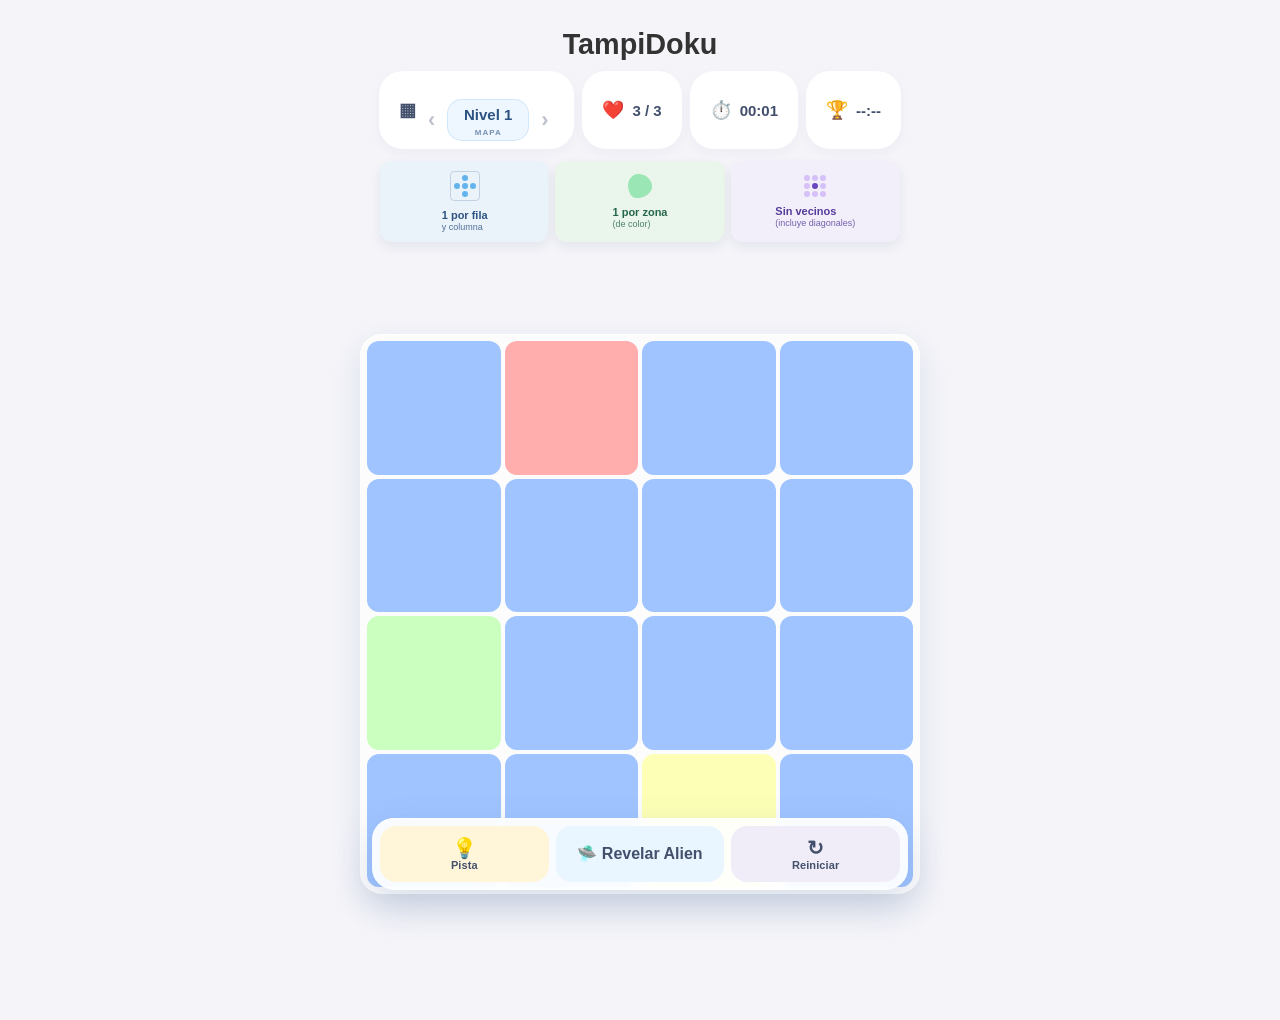
==== index_niveles.html @ 12d542b6 "Version inicial de tampidoku web" ====
<!DOCTYPE html>
<html lang="es">
<head>
    <meta charset="UTF-8">
    <meta name="viewport" content="width=device-width, initial-scale=1.0">
    <title>TampiDoku - Soft UI</title>
    <link rel="stylesheet" href="css/game.css">

<style>
    .level-pill {
        gap: 6px;
    }

    .level-nav,
    .level-display-button {
        border: 0;
        background: transparent;
        font: inherit;
        color: inherit;
        cursor: pointer;
        padding: 2px 6px;
    }

    .level-nav {
        font-size: 1.35rem;
        line-height: 1;
        font-weight: 700;
    }

    .level-nav:disabled {
        opacity: .35;
        cursor: default;
    }

    .level-display-button {
        font-weight: 700;
        min-width: 82px;
    }

    .level-selector-backdrop {
        position: fixed;
        inset: 0;
        background: rgba(20, 28, 38, .34);
        display: none;
        align-items: center;
        justify-content: center;
        z-index: 10000;
        padding: 16px;
    }

    .level-selector-backdrop.open {
        display: flex;
    }

    .level-selector-dialog {
        width: min(430px, 94vw);
        max-height: 78vh;
        overflow: hidden;
        border-radius: 20px;
        background: #f4f7fb;
        box-shadow: 0 20px 60px rgba(0,0,0,.22);
        padding: 18px;
    }

    .level-selector-header {
        display: flex;
        align-items: center;
        justify-content: space-between;
        gap: 12px;
        margin-bottom: 14px;
    }

    .level-selector-header h2 {
        margin: 0;
        font-size: 1.15rem;
    }

    .level-selector-close {
        border: 0;
        background: transparent;
        font-size: 1.45rem;
        cursor: pointer;
    }

    .level-grid {
        display: grid;
        grid-template-columns: repeat(5, minmax(0, 1fr));
        gap: 8px;
        overflow-y: auto;
        max-height: 58vh;
        padding: 4px;
    }

    .level-option {
        border: 0;
        border-radius: 12px;
        padding: 10px 4px;
        cursor: pointer;
        background: #eef2f7;
        font-weight: 700;
    }

    .level-option.current {
        outline: 2px solid currentColor;
    }

    .level-option.locked {
        opacity: .38;
        cursor: not-allowed;
    }

    .level-selector-status {
        margin-top: 12px;
        font-size: .9rem;
        text-align: center;
        opacity: .75;
    }
</style>

</head>
<body>

    <h1>TampiDoku</h1>
    
    
<div class="top-hud">
    <!-- Píldora de Nivel -->
    <div class="hud-pill level-pill">
        <span class="hud-icon">▦</span>
        <button id="btn-prev-level" class="level-nav" type="button" aria-label="Nivel anterior">‹</button>
        <button id="level-display" class="level-display-button" type="button" aria-label="Abrir mapa de niveles">
            Nivel 1
        </button>
        <button id="btn-next-level" class="level-nav" type="button" aria-label="Nivel siguiente">›</button>
    </div>
    
    <!-- Píldora de Vidas -->
    <div class="hud-pill">
        <span class="hud-icon" style="color: #e56b6f;">❤️</span> 
        <span id="lives-display"><span id="lives">3</span> / 3</span>
    </div>

    <!-- Píldora de Temporizador -->
    <div class="hud-pill">
        <span class="hud-icon" style="color: #4299e1;">⏱️</span> 
        <span id="timer">00:00</span>
    </div>

    <!-- Píldora de Récord -->
    <div class="hud-pill">
        <span class="hud-icon" style="color: #ffd166;">🏆</span> 
        <span id="record-display">--:--</span>
    </div>
</div>

<div class="rules-bar">
    <div class="rule-card rule-blue">
        <div class="diagram-grid">
            <div></div><div class="dot dot-blue"></div><div></div>
            <div class="dot dot-blue"></div><div class="dot dot-blue"></div><div class="dot dot-blue"></div>
            <div></div><div class="dot dot-blue"></div><div></div>
        </div>
        <div class="rule-text">
            <strong>1 por fila</strong>
            <span>y columna</span>
        </div>
    </div>

    <div class="rule-card rule-green">
        <div class="diagram-blob"></div>
        <div class="rule-text">
            <strong>1 por zona</strong>
            <span>(de color)</span>
        </div>
    </div>

    <div class="rule-card rule-purple">
        <div class="diagram-grid">
            <div class="dot dot-purple-light"></div><div class="dot dot-purple-light"></div><div class="dot dot-purple-light"></div>
            <div class="dot dot-purple-light"></div><div class="dot dot-purple-dark"></div><div class="dot dot-purple-light"></div>
            <div class="dot dot-purple-light"></div><div class="dot dot-purple-light"></div><div class="dot dot-purple-light"></div>
        </div>
        <div class="rule-text">
            <strong>Sin vecinos</strong>
            <span>(incluye diagonales)</span>
        </div>
    </div>
</div>



<!-- Capa superpuesta del comodín -->
<div id="ufo-overlay">
    <div class="ufo-wrap" id="ufo-wrap">
        <svg class="ufo-svg" viewBox="0 0 300 260" xmlns="http://www.w3.org/2000/svg">
            <defs>
                <linearGradient id="beamGradient" x1="0" x2="0" y1="0" y2="1">
                    <stop offset="0%" stop-color="#9dffe1" stop-opacity=".7" />
                    <stop offset="100%" stop-color="#9dffe1" stop-opacity="0" />
                </linearGradient>
            </defs>
            <g class="beam">
                <path class="beam-shape" d="M112 126 L188 126 L245 245 L55 245 Z" />
            </g>
            <g class="ship">
                <path class="dome" d="M96 78 C105 38 125 24 150 24 C175 24 195 38 204 78 Z" />
                <ellipse class="body-main" cx="150" cy="94" rx="104" ry="36" />
                <ellipse class="rim" cx="150" cy="99" rx="117" ry="25" />
                <path class="body-bottom" d="M68 100 C82 127 108 142 150 142 C192 142 218 127 232 100 C215 111 188 118 150 118 C112 118 85 111 68 100 Z" />
                <g>
                    <circle class="light" cx="85" cy="108" r="7" />
                    <circle class="light" cx="118" cy="118" r="7" />
                    <circle class="light" cx="150" cy="122" r="7" />
                    <circle class="light" cx="182" cy="118" r="7" />
                    <circle class="light" cx="215" cy="108" r="7" />
                </g>
            </g>
        </svg>
    </div>
</div>
<!-- Capa superpuesta del comodín -->
    
    <div id="hint-display"></div>
    <div id="game-message" style="font-weight:bold; min-height: 24px; text-align: center; margin-bottom: 10px;"></div>
    
    <div id="board" class="board"></div>

    <nav class="game-actions" aria-label="Acciones del nivel">
        <button id="btn-hint" class="game-action game-action-hint" type="button" onclick="requestHint()">
            <span class="game-action-icon">💡</span>
            <span class="game-action-label">Pista</span>
        </button>

        <button id="btn-reveal" class="game-action game-action-reveal" type="button" onclick="revealRandomMarker()">
            <span class="game-action-icon">🛸</span>
            <span class="game-action-label">Revelar</span>
        </button>

        <button class="game-action game-action-reset" type="button" onclick="resetGame()">
            <span class="game-action-icon">↻</span>
            <span class="game-action-label">Reiniciar</span>
        </button>
    </nav>

    <!--
        level-manager.js debe cargarse antes de game.js.
        Expone:
          window.TampiDokuLevel.currentLevel
          window.TampiDokuLevel.currentEntry
          window.TampiDokuLevel.goToLevel(n)
          window.TampiDokuLevel.markCompleted(n)

        También dispara:
          document event "tampidoku:levelready"
          document event "tampidoku:levelchange"
    -->
    <script src="js/level-manager.js"></script>
    <script src="js/player-progress.js"></script>
    <script src="js/brain.js"></script>

<div id="level-selector" class="level-selector-backdrop" aria-hidden="true">
    <div class="level-selector-dialog" role="dialog" aria-modal="true" aria-labelledby="level-selector-title">
        <div class="level-selector-header">
            <h2 id="level-selector-title">Seleccionar nivel</h2>
            <button id="level-selector-close" class="level-selector-close" type="button" aria-label="Cerrar">×</button>
        </div>
        <div id="level-grid" class="level-grid"></div>
        <div id="level-selector-status" class="level-selector-status"></div>
    </div>
</div>


<!-- Celebración de victoria: animación CSS -->
<div id="win-confetti" aria-hidden="true">
    <span class="confetti-piece"></span><span class="confetti-piece"></span>
    <span class="confetti-piece"></span><span class="confetti-piece"></span>
    <span class="confetti-piece"></span><span class="confetti-piece"></span>
    <span class="confetti-piece"></span><span class="confetti-piece"></span>
    <span class="confetti-piece"></span><span class="confetti-piece"></span>
    <span class="confetti-piece"></span><span class="confetti-piece"></span>
    <span class="confetti-piece"></span><span class="confetti-piece"></span>
    <span class="confetti-piece"></span><span class="confetti-piece"></span>
    <span class="confetti-piece"></span><span class="confetti-piece"></span>
</div>

<!-- Modal de derrota -->
<div id="lose-dialog" class="game-result-backdrop" aria-hidden="true">
    <div class="game-result-card" role="dialog" aria-modal="true" aria-labelledby="lose-title">
        <div class="result-face">😵</div>
        <h2 id="lose-title">¡Uy, casi!</h2>
        <p>Te quedaste sin vidas. Puedes intentarlo otra vez cuando quieras.</p>
        <div class="result-actions">
            <button id="btn-retry-level" class="result-retry" type="button" onclick="hideLoseDialog(); resetGame();">↻ Reintentar</button>
            <button id="btn-result-levels" class="result-levels" type="button" onclick="window.location.href='niveles.html';">▦ Niveles</button>
        </div>
    </div>
</div>

</body>
</html>
---- css/game.css ----
body {
    font-family: 'Segoe UI', Tahoma, Geneva, Verdana, sans-serif;
    background-color: #f4f4f9;
    display: flex;
    flex-direction: column;
    align-items: center;
    margin-top: 40px;
    user-select: none; 
}
h1 { margin: 0; color: #333; }
.instructions { color: #666; margin-bottom: 20px; text-align: center; max-width: 400px; }

#status-bar {
    font-size: 1.2rem;
    font-weight: bold;
    margin-bottom: 20px;
    padding: 10px 20px;
    background: #fff;
    border-radius: 8px;
    box-shadow: 0 2px 5px rgba(0,0,0,0.1);
}

.board {
    display: grid;
    gap: 4px;
    padding: 7px;
    background: rgba(255,255,255,.78);
    border-radius: 22px;
    box-shadow: 0 12px 30px rgba(53,91,140,.12), inset 0 1px 0 rgba(255,255,255,.9);
    
    /* Contenedor adaptativo responsivo */
    width: min(94vw, 560px); 
    box-sizing: border-box;
}

.cell {
    /* Permite encogerse dinámicamente y mantiene proporción cuadrada */
    min-width: 0; 
    aspect-ratio: 1; 
    border-radius: 12px;
    display: flex;
    align-items: center;
    justify-content: center;
    transition: transform .12s ease, filter .12s ease, opacity .12s ease;
    
    /* Contexto relativo para el punto de descarte absoluto */
    position: relative; 
    /* Bloquea el scroll táctil del navegador al hacer el arrastre */
    touch-action: none; 
}

.cell:active {
    transform: scale(.93);
}

.cell.cross {
    filter: brightness(0.92) saturate(0.7);
}

.cell.cross::before {
    content: "";
    position: absolute;
    width: 10px;
    height: 10px;
    background: rgba(53, 91, 140, 0.4); 
    border-radius: 50%;
}

.cell.cross::after {
    display: none; 
}

.cell.marker {
    font-size: 38px;
    line-height: 1; 
    filter: drop-shadow(0px 4px 6px rgba(0,0,0,0.15));
    animation: placeMarker 0.2s cubic-bezier(0.175, 0.885, 0.32, 1.275) forwards;
}

@keyframes placeMarker {
    0% { transform: scale(0.7); }
    50% { transform: scale(1.08); }
    100% { transform: scale(1.0); }
}

.cell:hover { opacity: 0.7; }

.color-0 { background-color: #ffadad; } 
.color-1 { background-color: #a0c4ff; } 
.color-2 { background-color: #caffbf; } 
.color-3 { background-color: #fdffb6; } 
.color-4 { background-color: #bdb2ff; } 
.color-5 { background-color: #ffd6a5; } 
.color-6 { background-color: #ffc6ff; } 
.color-7 { background-color: #9bf6ff; } 
.color-8 { background-color: #e4c1f9; } 
.color-9 { background-color: #caffbf; } 

.error-shake {
    background-color: #ff4444 !important;
    animation: shake 0.4s;
}

@keyframes shake {
    0% { transform: translateX(0); }
    25% { transform: translateX(-5px); }
    50% { transform: translateX(5px); }
    75% { transform: translateX(-5px); }
    100% { transform: translateX(0); }
}

button {
    margin-top: 20px;
    padding: 10px 20px;
    font-size: 16px;
    cursor: pointer;
    background-color: #1a1a1a;
    color: white;
    border: none;
    border-radius: 5px;
}
button:hover { background-color: #333; }

.highlight-hint {
    animation: pulseHint 1.5s infinite;
    box-shadow: inset 0 0 15px #ffd700;
    z-index: 10;
}

@keyframes pulseHint {
    0% { transform: scale(1); opacity: 1; }
    50% { transform: scale(0.85); opacity: 0.8; }
    100% { transform: scale(1); opacity: 1; }
}

#hint-display {
    color: #0056b3;
    font-weight: bold;
    margin: 10px 0;
    min-height: 24px;
    text-align: center;
}

.rules-bar {
    display: grid;
    grid-template-columns: repeat(3, 1fr);
    width: min(94vw, 520px);
    gap: 6px;
    margin: 12px 0 18px;
}

.rule-card {
    display: flex;
    flex-direction: column; /* Apila icono y texto para ahorrar espacio en móvil */
    align-items: center;
    text-align: center;
    gap: 4px;
    padding: 8px 4px;
    border-radius: 12px;
    min-width: 0;
    box-shadow: 0 5px 12px rgba(40,60,90,.08);
    font-size: 13px;
    color: #31435f;
}

.rule-card strong {
    display: block;
    font-size: 13px;
}

.rule-card span {
    display: block;
    font-size: 11px;
    opacity: .75;
}

.rule-icon {
    font-size: 24px;
}

.rule-blue {
    background: #e8f4ff;
}

.rule-green {
    background: #edf8ee;
}

.rule-purple {
    background: #f2edfb;
}

.status-pills {
    display: flex;
    justify-content: center;
    gap: 12px;
    margin-bottom: 25px;
    flex-wrap: wrap;
}

.pill {
    background: #ffffff;
    padding: 6px 14px;
    border-radius: 20px;
    font-size: 14px;
    color: #4a5568;
    box-shadow: 0 4px 10px rgba(0,0,0,0.05);
    display: flex;
    align-items: center;
    gap: 6px;
}

.pill strong {
    color: #2d3748;
    font-size: 15px;
}

/* Píldoras Superiores */
.top-hud {
    display: flex;
    justify-content: center;
    gap: 16px;
    margin-bottom: 24px;
}

.hud-pill {
    background: #ffffff;
    border-radius: 24px;
    padding: 8px 20px;
    display: flex;
    align-items: center;
    gap: 8px;
    font-size: 15px;
    font-weight: 700;
    color: #43506c;
    box-shadow: 0 4px 12px rgba(40, 60, 90, 0.04);
}

.hud-icon {
    font-size: 18px;
}

/* Contenedor de Reglas */
.rules-bar {
    display: grid;
    grid-template-columns: repeat(3, 1fr);
    gap: 8px;
    width: min(94vw, 520px);
    margin-bottom: 24px;
}

/* Tarjetas Base */
.rule-card {
    display: flex;
    align-items: center;
    justify-content: center;
    gap: 8px;
    padding: 10px 6px;
    border-radius: 12px;
    min-width: 0;
}

.rule-text {
    display: flex;
    flex-direction: column;
    text-align: left;
}

.rule-text strong {
    font-size: 11px;
    line-height: 1.2;
}

.rule-text span {
    font-size: 9px;
    opacity: 0.8;
}

/* Variaciones de Color */
.rule-blue { background-color: #eaf2fa; color: #2c5282; }
.rule-green { background-color: #eaf5eb; color: #276749; }
.rule-purple { background-color: #f3effa; color: #553c9a; }

/* Diagramas Abstractos generados con CSS */
.diagram-grid {
    display: grid;
    grid-template-columns: repeat(3, 6px);
    grid-template-rows: repeat(3, 6px);
    gap: 2px;
    padding: 3px;
    border: 1px solid rgba(44, 82, 130, 0.2);
    border-radius: 4px;
}

.rule-purple .diagram-grid {
    border: none;
    padding: 0;
}

.dot {
    border-radius: 50%;
    width: 100%;
    height: 100%;
}

.dot-blue { background-color: #63b3ed; }
.dot-purple-light { background-color: #b794f4; opacity: 0.5; }
.dot-purple-dark { background-color: #6b46c1; }

.diagram-blob {
    width: 24px;
    height: 24px;
    background-color: #9ae6b4;
    /* Morphing orgánico */
    border-radius: 43% 57% 65% 35% / 49% 52% 48% 51%;
}


/* --- ANIMACIÓN DEL COMODÍN OVNI --- */
#ufo-overlay {
    position: fixed; 
    top: 0; left: 0; width: 100%; height: 100%;
    pointer-events: none; 
    z-index: 9999; 
    
    /* REEMPLAZAR display: none; por: */
    visibility: hidden; 
}

#ufo-overlay.active {
    /* REEMPLAZAR display: block; por: */
    visibility: visible; 
}

/* Asegurar que el OVNI siga visible mientras ejecuta su animación de salida */
#ufo-overlay.leaving {
    visibility: visible;
}

.ufo-wrap {
    width: 140px;
    position: absolute;
    transform-origin: center bottom;
    /* Inicia fuera de la pantalla por arriba */
    transform: translateY(-100vh) scale(0.5); 
    opacity: 0;
    /* Se añade transición suave para opacity */
    transition: transform 0.8s cubic-bezier(0.34, 1.56, 0.64, 1), opacity 0.4s ease-in;
}

#ufo-overlay.active .ufo-wrap {
    transform: translateY(-50px) scale(1);
    opacity: 1;
    transition: transform 0.8s cubic-bezier(0.34, 1.56, 0.64, 1), opacity 0.4s ease-out;
}

/* Nueva clase para que regrese a su planeta */
#ufo-overlay.leaving .ufo-wrap {
    transform: translateY(-100vh) scale(0.5);
    opacity: 0;
    transition: transform 0.6s ease-in, opacity 0.5s ease-in;
}



.ufo-svg {
    width: 100%;
    filter: drop-shadow(0 10px 12px rgba(0,0,0,.2));
    animation: hover 1.5s ease-in-out infinite alternate;
}

/* El Rayo Tractor */
.beam {
    opacity: 0;
    transform-origin: 150px 126px;
    transform: scaleY(0);
    transition: opacity 0.3s ease, transform 0.3s ease;
}

.beam-shape {
    fill: url(#beamGradient);
}

#ufo-overlay.active.abducting .beam {
    opacity: 1;
    transform: scaleY(1.3);
    animation: beamPulse 0.5s ease-in-out infinite alternate;
}

/* Elementos del SVG */
.dome { fill: #8ee9ff; stroke: #d6fbff; stroke-width: 4; }
.body-main { fill: #c9d3dc; stroke: #eef3f7; stroke-width: 4; }
.body-bottom { fill: #6c7a89; }
.rim { fill: #9ca9b5; }
.light { fill: #ffe66d; animation: blink .9s infinite alternate; }
.light:nth-child(2) { animation-delay: .15s; }
.light:nth-child(3) { animation-delay: .30s; }
.light:nth-child(4) { animation-delay: .45s; }
.light:nth-child(5) { animation-delay: .60s; }

@keyframes hover {
    0% { transform: translateY(0) rotate(-2deg); }
    100% { transform: translateY(-5px) rotate(2deg); }
}

@keyframes blink {
    from { opacity: .4; transform: scale(.8); }
    to { opacity: 1; transform: scale(1.1); }
}

@keyframes beamPulse {
    from { opacity: .6; }
    to { opacity: 1; }
}

/* ==========================================================
   ACCESO AL MAPA DE NIVELES
   ========================================================== */
.level-pill {
    gap: 6px;
}

.level-display-button {
    position: relative;
    min-width: 94px;
    padding: 7px 12px 18px !important;
    border-radius: 15px !important;
    background: #eef7ff !important;
    color: #2c5282 !important;
    box-shadow: inset 0 0 0 1px rgba(99, 179, 237, .22);
    transition: transform .14s ease, background-color .14s ease, box-shadow .14s ease;
}

.level-display-button::after {
    content: "MAPA";
    position: absolute;
    left: 0;
    right: 0;
    bottom: 4px;
    font-size: 8px;
    letter-spacing: .12em;
    font-weight: 800;
    opacity: .62;
}

.level-display-button:hover {
    background: #e2f2ff !important;
    box-shadow:
        inset 0 0 0 1px rgba(99, 179, 237, .32),
        0 4px 12px rgba(53, 91, 140, .08);
}

.level-display-button:active {
    transform: scale(.96);
}

/* ==========================================================
   CONFETI DE VICTORIA
   ========================================================== */
#win-confetti {
    position: fixed;
    inset: 0;
    z-index: 12000;
    pointer-events: none;
    overflow: hidden;
    visibility: hidden;
}

#win-confetti.active {
    visibility: visible;
}

#win-confetti .confetti-piece {
    position: absolute;
    top: -12vh;
    width: 10px;
    height: 16px;
    border-radius: 3px;
    opacity: 0;
}

#win-confetti.active .confetti-piece {
    animation: tampidokuConfettiFall 2.4s cubic-bezier(.18,.8,.3,1) forwards;
}

#win-confetti .confetti-piece:nth-child(5n+1) { background:#ffadad; }
#win-confetti .confetti-piece:nth-child(5n+2) { background:#a0c4ff; }
#win-confetti .confetti-piece:nth-child(5n+3) { background:#caffbf; }
#win-confetti .confetti-piece:nth-child(5n+4) { background:#ffd166; }
#win-confetti .confetti-piece:nth-child(5n+5) { background:#bdb2ff; }

#win-confetti .confetti-piece:nth-child(1)  { left:4%;  animation-delay:.02s; --drift:30px;  --rot:640deg; }
#win-confetti .confetti-piece:nth-child(2)  { left:9%;  animation-delay:.18s; --drift:-24px; --rot:520deg; }
#win-confetti .confetti-piece:nth-child(3)  { left:14%; animation-delay:.06s; --drift:42px;  --rot:760deg; }
#win-confetti .confetti-piece:nth-child(4)  { left:20%; animation-delay:.26s; --drift:-35px; --rot:580deg; }
#win-confetti .confetti-piece:nth-child(5)  { left:25%; animation-delay:.11s; --drift:18px;  --rot:690deg; }
#win-confetti .confetti-piece:nth-child(6)  { left:31%; animation-delay:.34s; --drift:-18px; --rot:800deg; }
#win-confetti .confetti-piece:nth-child(7)  { left:37%; animation-delay:.08s; --drift:37px;  --rot:610deg; }
#win-confetti .confetti-piece:nth-child(8)  { left:43%; animation-delay:.20s; --drift:-42px; --rot:720deg; }
#win-confetti .confetti-piece:nth-child(9)  { left:49%; animation-delay:.03s; --drift:22px;  --rot:540deg; }
#win-confetti .confetti-piece:nth-child(10) { left:55%; animation-delay:.29s; --drift:-25px; --rot:830deg; }
#win-confetti .confetti-piece:nth-child(11) { left:60%; animation-delay:.13s; --drift:40px;  --rot:650deg; }
#win-confetti .confetti-piece:nth-child(12) { left:66%; animation-delay:.39s; --drift:-30px; --rot:730deg; }
#win-confetti .confetti-piece:nth-child(13) { left:72%; animation-delay:.05s; --drift:25px;  --rot:570deg; }
#win-confetti .confetti-piece:nth-child(14) { left:77%; animation-delay:.23s; --drift:-38px; --rot:780deg; }
#win-confetti .confetti-piece:nth-child(15) { left:82%; animation-delay:.10s; --drift:34px;  --rot:620deg; }
#win-confetti .confetti-piece:nth-child(16) { left:87%; animation-delay:.31s; --drift:-22px; --rot:700deg; }
#win-confetti .confetti-piece:nth-child(17) { left:92%; animation-delay:.16s; --drift:28px;  --rot:840deg; }
#win-confetti .confetti-piece:nth-child(18) { left:96%; animation-delay:.36s; --drift:-42px; --rot:560deg; }

@keyframes tampidokuConfettiFall {
    0% {
        transform: translate3d(0, -8vh, 0) rotate(0);
        opacity: 0;
    }
    8% { opacity: 1; }
    100% {
        transform: translate3d(var(--drift), 112vh, 0) rotate(var(--rot));
        opacity: .92;
    }
}

/* ==========================================================
   MODAL DE DERROTA
   ========================================================== */
.game-result-backdrop {
    position: fixed;
    inset: 0;
    z-index: 13000;
    display: none;
    align-items: center;
    justify-content: center;
    padding: 18px;
    background: rgba(32, 42, 58, .34);
    backdrop-filter: blur(3px);
}

.game-result-backdrop.open {
    display: flex;
    animation: resultBackdropIn .18s ease-out;
}

.game-result-card {
    width: min(360px, 92vw);
    background: #fff;
    border-radius: 24px;
    padding: 24px 20px 20px;
    text-align: center;
    box-shadow: 0 22px 65px rgba(35, 48, 70, .22);
}

.game-result-backdrop.open .game-result-card {
    animation: resultCardIn .34s cubic-bezier(.2,.9,.3,1.18);
}

.result-face {
    width: 66px;
    height: 66px;
    margin: 0 auto 12px;
    border-radius: 22px;
    background: #fff1d8;
    display: grid;
    place-items: center;
    font-size: 34px;
    box-shadow: inset 0 0 0 1px rgba(255, 209, 102, .30);
    animation: resultWobble .55s ease-in-out .08s both;
}

.game-result-card h2 {
    margin: 0 0 6px;
    color: #2d3748;
    font-size: 1.35rem;
}

.game-result-card p {
    margin: 0 0 18px;
    color: #718096;
    font-size: .94rem;
    line-height: 1.45;
}

.result-actions {
    display: grid;
    grid-template-columns: 1fr auto;
    gap: 8px;
}

.result-actions button {
    margin: 0;
    border-radius: 15px;
    padding: 11px 14px;
    font-weight: 800;
}

.result-retry {
    background: #63b3ed;
}

.result-levels {
    background: #eef2f7;
    color: #43506c;
}

.result-levels:hover {
    background: #e4e9f0;
}

@keyframes resultBackdropIn {
    from { opacity: 0; }
    to { opacity: 1; }
}

@keyframes resultCardIn {
    from { opacity: 0; transform: translateY(24px) scale(.92); }
    to { opacity: 1; transform: translateY(0) scale(1); }
}

@keyframes resultWobble {
    0% { transform: rotate(0) scale(.85); }
    25% { transform: rotate(-8deg) scale(1.04); }
    50% { transform: rotate(7deg); }
    75% { transform: rotate(-4deg); }
    100% { transform: rotate(0) scale(1); }
}

@media (prefers-reduced-motion: reduce) {
    #win-confetti.active .confetti-piece,
    .game-result-backdrop.open,
    .game-result-backdrop.open .game-result-card,
    .result-face {
        animation: none !important;
    }
}


/* ==========================================================
   MOBILE-FIRST LAYOUT V3
   Corrige desbordes y da apariencia de juego final.
   ========================================================== */

html {
    min-height: 100%;
    background: #f4f4f9;
}

body {
    min-height: 100dvh;
    margin: 0;
    padding:
        max(10px, env(safe-area-inset-top))
        10px
        calc(96px + env(safe-area-inset-bottom));
    overflow-x: hidden;
}

/* El título necesita respirar menos en móvil */
h1 {
    font-size: clamp(1.35rem, 6vw, 1.8rem);
    margin: 4px 0 10px;
}

/* ---------- HUD ---------- */

.top-hud {
    width: min(100%, 560px);
    margin: 0 auto 12px;
    gap: 8px;
}

.hud-pill {
    min-width: 0;
    box-sizing: border-box;
}

.level-display-button {
    white-space: nowrap;
}

/* ---------- Reglas ---------- */

.rules-bar {
    width: min(100%, 520px);
    margin: 0 auto 14px;
    gap: 6px;
}

.rule-card {
    min-width: 0;
}

/* ---------- Tablero verdaderamente responsivo ---------- */

.board {
    width: min(100%, 560px);
    max-width: 560px;
    margin-inline: auto;
    padding: clamp(4px, 1.6vw, 7px);
    gap: clamp(2px, 1vw, 4px);
    box-sizing: border-box;
    overflow: hidden;
}

.cell {
    min-width: 0;
    width: 100%;
    aspect-ratio: 1;
    border-radius: clamp(7px, 2.7vw, 12px);
}

.cell.marker {
    font-size: clamp(23px, 8vw, 38px);
}

.cell.cross::before {
    width: clamp(6px, 2.4vw, 10px);
    height: clamp(6px, 2.4vw, 10px);
}

/* ---------- Mensajes ---------- */

#hint-display,
#game-message {
    width: min(100%, 540px);
    padding-inline: 6px;
    box-sizing: border-box;
}

/* ---------- Dock inferior ---------- */

.game-actions {
    position: fixed;
    left: 50%;
    bottom: max(10px, env(safe-area-inset-bottom));
    transform: translateX(-50%);
    z-index: 9000;

    width: min(calc(100vw - 20px), 520px);
    display: grid;
    grid-template-columns: repeat(3, minmax(0, 1fr));
    gap: 7px;

    padding: 8px;
    border-radius: 22px;
    background: rgba(255,255,255,.92);
    box-shadow:
        0 14px 38px rgba(53,91,140,.18),
        inset 0 1px 0 rgba(255,255,255,.95);
    backdrop-filter: blur(12px);
}

.game-actions .game-action {
    margin: 0;
    min-width: 0;
    height: 56px;
    padding: 6px 5px;

    display: flex;
    flex-direction: column;
    align-items: center;
    justify-content: center;
    gap: 2px;

    border: 0;
    border-radius: 16px;
    color: #43506c;
    font-weight: 800;
    line-height: 1;
    box-shadow: none;
    transition: transform .12s ease, filter .12s ease;
}

.game-actions .game-action:hover {
    filter: brightness(.98);
}

.game-actions .game-action:active {
    transform: scale(.95);
}

.game-action-icon {
    font-size: 20px;
    line-height: 1;
}

.game-action-label {
    font-size: 11px;
    letter-spacing: .01em;
}

.game-action-hint {
    background: #fff5d9;
    color: #8b6508;
}

.game-action-reveal {
    background: #e9f5ff;
    color: #2c5282;
}

.game-action-reset {
    background: #f0edf8;
    color: #5b4b8a;
}

/* ---------- Móvil estrecho ---------- */

@media (max-width: 520px) {
    .top-hud {
        display: grid;
        grid-template-columns: repeat(3, minmax(0, 1fr));
        align-items: stretch;
    }

    .top-hud .hud-pill {
        justify-content: center;
        padding: 7px 6px;
        min-height: 44px;
        border-radius: 16px;
        font-size: 12px;
        gap: 4px;
    }

    .top-hud .level-pill {
        grid-column: 1 / -1;
        justify-self: stretch;
        display: grid;
        grid-template-columns: auto auto 1fr auto;
        align-items: center;
        padding: 6px 8px;
    }

    .level-display-button {
        width: 100%;
        min-width: 0;
        padding: 5px 8px 16px !important;
        border-radius: 12px !important;
    }

    .level-nav {
        margin: 0 !important;
        padding: 0 6px !important;
        font-size: 1.15rem;
    }

    .hud-icon {
        font-size: 15px;
    }

    .rules-bar {
        grid-template-columns: repeat(3, minmax(0, 1fr));
    }

    .rule-card {
        padding: 7px 3px;
        gap: 3px;
        border-radius: 11px;
    }

    .rule-text strong {
        font-size: 9px;
    }

    .rule-text span {
        font-size: 7px;
        line-height: 1.15;
    }

    .diagram-grid {
        grid-template-columns: repeat(3, 5px);
        grid-template-rows: repeat(3, 5px);
    }

    .diagram-blob {
        width: 20px;
        height: 20px;
    }

    #hint-display {
        margin: 5px 0;
        min-height: 18px;
        font-size: 12px;
    }

    #game-message {
        min-height: 18px !important;
        margin-bottom: 6px !important;
        font-size: 12px;
    }
}

/* ---------- Muy estrecho: 320px o menos ---------- */

@media (max-width: 340px) {
    body {
        padding-left: 6px;
        padding-right: 6px;
    }

    .game-actions {
        width: calc(100vw - 12px);
        gap: 5px;
        padding: 6px;
        border-radius: 18px;
    }

    .game-actions .game-action {
        height: 52px;
        border-radius: 14px;
    }

    .game-action-icon {
        font-size: 18px;
    }

    .game-action-label {
        font-size: 10px;
    }
}

/* Desktop: conserva la misma identidad sin crecer de más */
@media (min-width: 700px) {
    body {
        padding-top: 24px;
    }

    .game-actions {
        width: min(520px, calc(100vw - 40px));
    }
}


/* Evita ghost-click al aparecer el modal tras el tercer error. */
.game-result-backdrop:not(.ready) .result-actions {
    pointer-events: none;
}

.game-result-backdrop:not(.ready) .result-actions {
    opacity: .72;
}

/* Pequeña ayuda visual sobre la interacción del tablero en móvil. */
@media (hover: none) and (pointer: coarse) {
    .cell {
        -webkit-tap-highlight-color: transparent;
    }
}


/* ==========================================================
   NAVEGACIÓN PRINCIPAL
   ========================================================== */
.game-titlebar {
    width: min(100%, 560px);
    margin: 0 auto 10px;
    display: grid;
    grid-template-columns: 44px 1fr 44px;
    align-items: center;
    gap: 8px;
}

.game-titlebar h1 {
    margin: 0;
    text-align: center;
}

.home-button {
    width: 42px;
    height: 42px;
    margin: 0 !important;
    padding: 0 !important;
    border: 0;
    border-radius: 15px;
    background: #ffffff;
    color: #43506c;
    box-shadow: 0 5px 14px rgba(40, 60, 90, .07);
    display: grid;
    place-items: center;
    font-size: 21px;
    font-weight: 800;
    cursor: pointer;
    transition: transform .12s ease, background-color .12s ease;
}

.home-button:hover {
    background: #f8fbff;
}

.home-button:active {
    transform: scale(.95);
}

.titlebar-spacer {
    width: 42px;
    height: 42px;
}

@media (max-width: 520px) {
    .game-titlebar {
        margin-bottom: 8px;
    }

    .home-button,
    .titlebar-spacer {
        width: 38px;
        height: 38px;
    }

    .game-titlebar h1 {
        font-size: 1.45rem;
    }
}
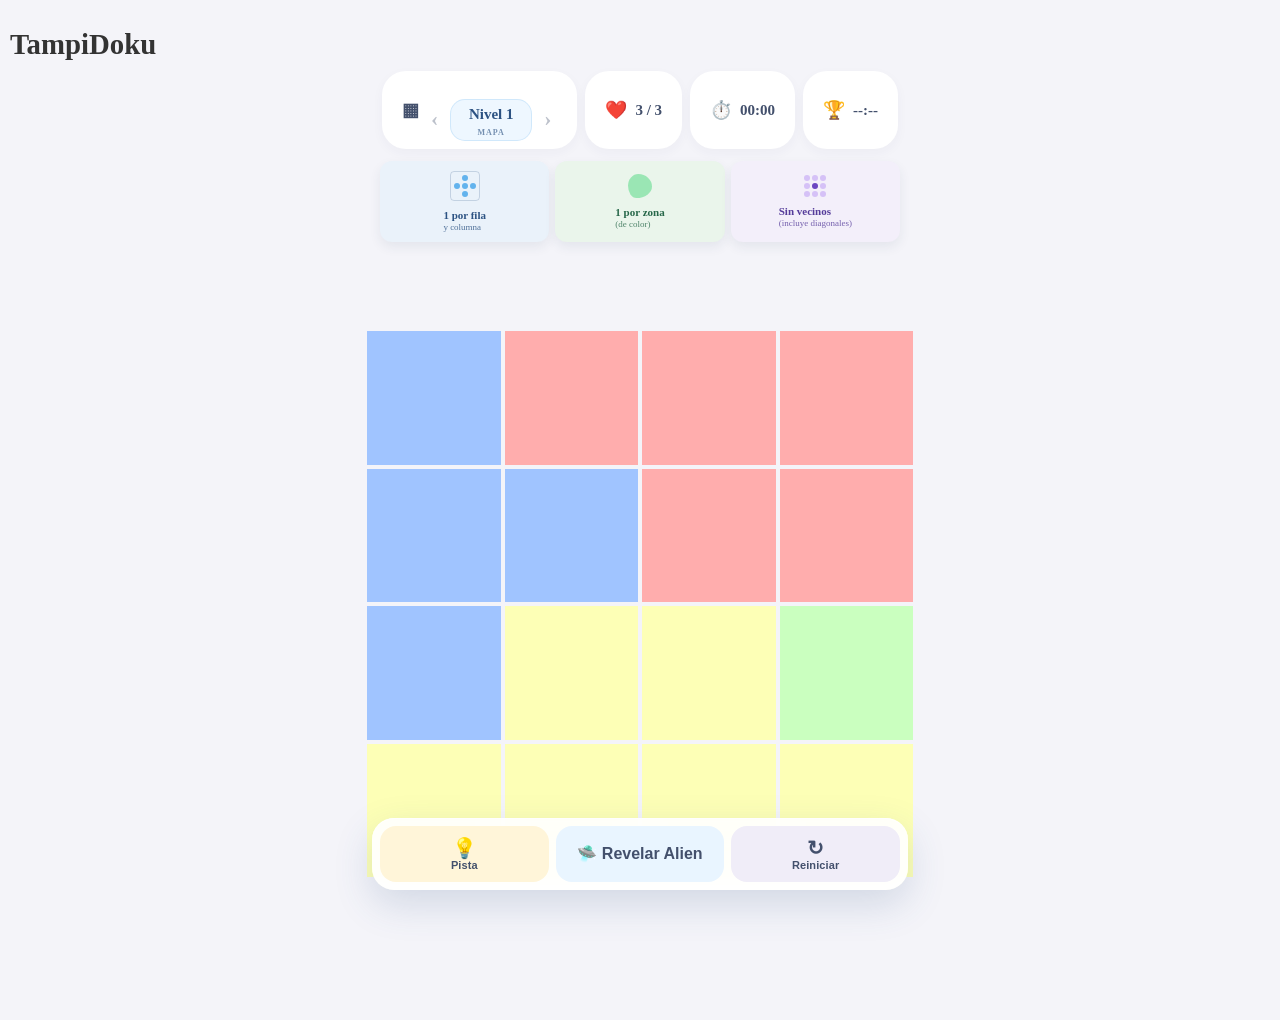
==== commit 0c495282: "actualizacion de niveles inciales audio y animaciones" ====
--- a/index_niveles.html
+++ b/index_niveles.html
@@ -254,6 +254,7 @@
           document event "tampidoku:levelready"
           document event "tampidoku:levelchange"
     -->
+    <script src="js/audio-manager.js"></script>
     <script src="js/level-manager.js"></script>
     <script src="js/player-progress.js"></script>
     <script src="js/brain.js"></script>
@@ -283,8 +284,52 @@
     <span class="confetti-piece"></span><span class="confetti-piece"></span>
 </div>
 
+
+<!-- Modal de victoria -->
+<div id="win-dialog" class="game-result-backdrop win-result-backdrop" aria-hidden="true" inert>
+    <div class="game-result-card win-result-card"
+         role="dialog"
+         aria-modal="true"
+         aria-labelledby="win-title">
+
+        <div id="win-face" class="result-face win-face">🤩</div>
+
+        <h2 id="win-title">¡Nivel completado!</h2>
+
+        <div id="win-stars" class="win-stars" aria-label="Estrellas obtenidas">
+            ⭐⭐⭐
+        </div>
+
+        <div class="win-stats">
+            <span id="win-time">Tiempo 00:00</span>
+            <strong id="win-record"></strong>
+        </div>
+
+        <div class="result-actions win-result-actions">
+            <button id="btn-next-level-result"
+                    class="result-next"
+                    type="button"
+                    onclick="goToNextLevelFromResult();">
+                ▶ Siguiente nivel
+            </button>
+
+            <button class="result-levels"
+                    type="button"
+                    onclick="window.location.href='niveles.html';">
+                ▦ Niveles
+            </button>
+
+            <button class="result-repeat"
+                    type="button"
+                    onclick="replayCurrentLevelFromResult();">
+                ↻ Repetir
+            </button>
+        </div>
+    </div>
+</div>
+
 <!-- Modal de derrota -->
-<div id="lose-dialog" class="game-result-backdrop" aria-hidden="true">
+<div id="lose-dialog" class="game-result-backdrop" aria-hidden="true" inert>
     <div class="game-result-card" role="dialog" aria-modal="true" aria-labelledby="lose-title">
         <div class="result-face">😵</div>
         <h2 id="lose-title">¡Uy, casi!</h2>
--- a/css/game.css
+++ b/css/game.css
@@ -1,12 +1,12 @@
 body {
-    font-family: 'Segoe UI', Tahoma, Geneva, Verdana, sans-serif;
-    background-color: #f4f4f9;
-    display: flex;
-    flex-direction: column;
-    align-items: center;
-    margin-top: 40px;
-    user-select: none; 
-}
+    min-height: 100dvh;
+    margin: 0;
+    padding: max(10px, env(safe-area-inset-top)) 10px calc(96px + env(safe-area-inset-bottom));
+    overflow-x: hidden;
+    /* Corrección BUG-002: Rehabilitar scroll vertical como red de seguridad */
+    overflow-y: auto; 
+}
+
 h1 { margin: 0; color: #333; }
 .instructions { color: #666; margin-bottom: 20px; text-align: center; max-width: 400px; }
 
@@ -21,15 +21,12 @@
 }
 
 .board {
-    display: grid;
-    gap: 4px;
-    padding: 7px;
-    background: rgba(255,255,255,.78);
-    border-radius: 22px;
-    box-shadow: 0 12px 30px rgba(53,91,140,.12), inset 0 1px 0 rgba(255,255,255,.9);
-    
-    /* Contenedor adaptativo responsivo */
-    width: min(94vw, 560px); 
+    display: grid !important; 
+    width: 100%;
+    max-width: min(560px, 55vh);
+    margin-inline: auto;
+    padding: clamp(4px, 1.6vw, 7px);
+    gap: clamp(2px, 1vw, 4px);
     box-sizing: border-box;
 }
 
@@ -460,7 +457,7 @@
 #win-confetti {
     position: fixed;
     inset: 0;
-    z-index: 12000;
+    z-index: 14000;
     pointer-events: none;
     overflow: hidden;
     visibility: hidden;
@@ -1009,3 +1006,220 @@
         font-size: 1.45rem;
     }
 }
+
+
+/* ==========================================================
+   MODAL DE VICTORIA
+   Se apoya en la misma base visual del modal de derrota.
+   ========================================================== */
+
+.win-result-backdrop {
+    background: rgba(32, 42, 58, .30);
+}
+
+.win-result-card {
+    overflow: hidden;
+}
+
+.win-face {
+    background: #fff5d9;
+    box-shadow:
+        inset 0 0 0 1px rgba(255, 209, 102, .32),
+        0 6px 16px rgba(183, 121, 31, .08);
+}
+
+.win-stars {
+    min-height: 34px;
+    margin: 8px 0 10px;
+    font-size: 26px;
+    line-height: 1;
+    letter-spacing: 3px;
+    filter: drop-shadow(0 3px 4px rgba(183, 121, 31, .12));
+}
+
+.win-stats {
+    display: grid;
+    gap: 4px;
+    margin-bottom: 18px;
+    color: #718096;
+    font-size: .88rem;
+}
+
+.win-stats strong {
+    min-height: 20px;
+    color: #b7791f;
+    font-size: .88rem;
+}
+
+.win-result-actions {
+    grid-template-columns: 1fr 1fr;
+}
+
+.win-result-actions .result-next {
+    grid-column: 1 / -1;
+}
+
+.result-next {
+    background: #63b3ed;
+    color: #fff;
+    box-shadow: 0 7px 18px rgba(99, 179, 237, .22);
+}
+
+.result-repeat {
+    background: #f3effa;
+    color: #553c9a;
+}
+
+.result-next:hover {
+    background: #55a9e7;
+}
+
+.result-repeat:hover {
+    background: #ebe4f7;
+}
+
+.result-next:disabled {
+    opacity: .45;
+    cursor: default;
+}
+
+@media (max-width: 380px) {
+    .win-stars {
+        font-size: 23px;
+    }
+
+    .win-result-actions {
+        grid-template-columns: 1fr;
+    }
+
+    .win-result-actions .result-next {
+        grid-column: auto;
+    }
+}
+
+
+/* ==========================================================
+   AJUSTES MODAL DE VICTORIA
+   ========================================================== */
+
+/* El confeti debe celebrarse por encima de la tarjeta de resultado. */
+#win-confetti {
+    z-index: 14000;
+}
+
+/*
+ * El bloqueo anti-ghost-click fue diseñado para derrota.
+ * Victoria se abre fuera del pointerup que finaliza un error, así que
+ * sus botones pueden quedar activos inmediatamente.
+ */
+#win-dialog .result-actions {
+    pointer-events: auto;
+    opacity: 1;
+}
+
+
+/* ==========================================================
+   INTRO DEL TABLERO — FICHAS TIPO MAHJONG
+   ========================================================== */
+
+.cell.tile-loading {
+    position: relative;
+    perspective: 700px;
+    /* El color real no debe verse detrás de la ficha cerrada. */
+    background-color: transparent;
+}
+
+.cell.tile-loading .tile-inner {
+    position: absolute;
+    inset: 0;
+    transform-style: preserve-3d;
+    transform: translateY(-14px) scale(.90) rotateY(180deg);
+    opacity: 0;
+    transition:
+        transform 360ms cubic-bezier(.2,.75,.25,1),
+        opacity 160ms ease;
+    transition-delay: var(--tile-delay, 0ms);
+}
+
+.cell.tile-loading .tile-face {
+    position: absolute;
+    inset: 0;
+    display: flex;
+    align-items: center;
+    justify-content: center;
+    border-radius: inherit;
+    backface-visibility: hidden;
+    -webkit-backface-visibility: hidden;
+    pointer-events: none;
+}
+
+/* Cara frontal: aquí vive el color real de la región. */
+.cell.tile-loading.color-0 .tile-front { background-color: #ffadad; }
+.cell.tile-loading.color-1 .tile-front { background-color: #a0c4ff; }
+.cell.tile-loading.color-2 .tile-front { background-color: #caffbf; }
+.cell.tile-loading.color-3 .tile-front { background-color: #fdffb6; }
+.cell.tile-loading.color-4 .tile-front { background-color: #bdb2ff; }
+.cell.tile-loading.color-5 .tile-front { background-color: #ffd6a5; }
+.cell.tile-loading.color-6 .tile-front { background-color: #ffc6ff; }
+.cell.tile-loading.color-7 .tile-front { background-color: #9bf6ff; }
+.cell.tile-loading.color-8 .tile-front { background-color: #e4c1f9; }
+.cell.tile-loading.color-9 .tile-front { background-color: #caffbf; }
+
+.cell.tile-loading .tile-front {
+    transform: rotateY(0deg);
+}
+
+.cell.tile-loading .tile-back {
+    transform: rotateY(180deg);
+    background: linear-gradient(145deg, #fffaf0, #f0dfbb);
+    color: #b7791f;
+    font-size: clamp(18px, 5vw, 30px);
+    box-shadow:
+        inset 0 0 0 2px rgba(183,121,31,.16),
+        0 5px 10px rgba(70,55,35,.12);
+}
+
+/*
+ * Primero aparecen las fichas mostrando el reverso.
+ * Después el JS añade .board-intro-flip para voltearlas.
+ */
+#board.board-intro-enter .cell.tile-loading .tile-inner {
+    transform: translateY(0) scale(1) rotateY(180deg);
+    opacity: 1;
+}
+
+#board.board-intro-flip .cell.tile-loading .tile-inner {
+    transform: translateY(0) scale(1) rotateY(0deg);
+    opacity: 1;
+}
+
+.cell.tile-revealed {
+    perspective: none;
+}
+
+.cell.tile-revealed .tile-inner {
+    transform: none;
+    opacity: 1;
+    transition: none;
+}
+
+.cell.tile-revealed .tile-back {
+    display: none;
+}
+
+.cell .tile-inner,
+.cell .tile-face {
+    pointer-events: none;
+}
+
+@media (prefers-reduced-motion: reduce) {
+    .cell.tile-loading .tile-inner {
+        transform: none !important;
+        opacity: 1 !important;
+        transition: none !important;
+    }
+
+    .cell.tile-loading .tile-back {
+        display: none;
+    }
+}
